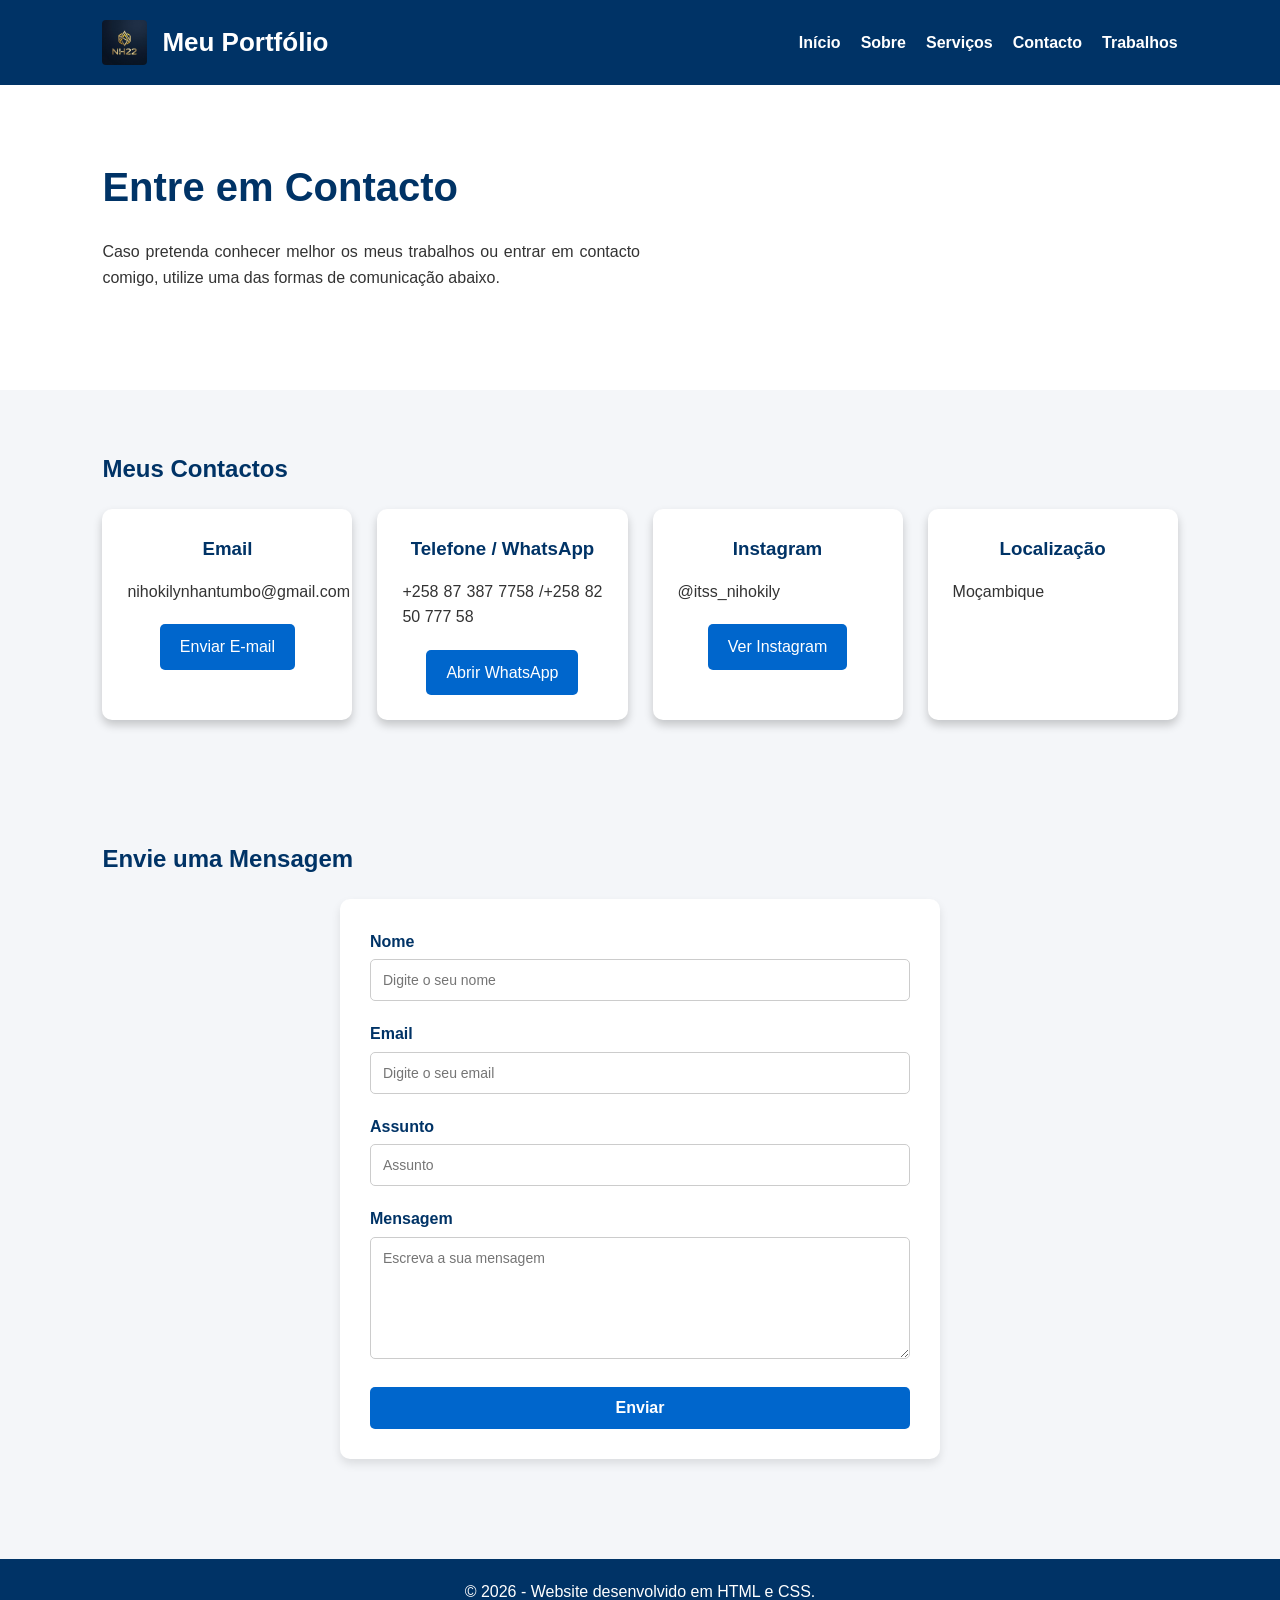
==== contactos.html @ 27f4fb01 "Add files via upload" ====
<!DOCTYPE html>
<html lang="pt">
<head>
    <meta charset="UTF-8">
    <meta name="viewport" content="width=device-width, initial-scale=1.0">
    <title>Contacto - Meu Portfólio</title>
    <link rel="stylesheet" href="MENU.CSS">
</head>
<body>

    <header>
        <div class="logo-container">
            <img src="logo nh22.jpg" alt="Logótipo NH22" class="logo-img">
            <h1>Meu Portfólio</h1>
        </div>

        <nav>
            <ul>
                <li><a href="MENU.html">Início</a></li>
                <li><a href="sobre.html">Sobre</a></li>
                <li><a href="servicos.html">Serviços</a></li>
                <li><a href="contactos.html">Contacto</a></li>
                <li><a href="trabalhos.html">Trabalhos</a></li>
            </ul>
        </nav>
    </header>

    <section class="banner">
        <div class="banner-texto">
            <h2>Entre em Contacto</h2>

            <p>
                Caso pretenda conhecer melhor os meus trabalhos ou entrar em contacto
                comigo, utilize uma das formas de comunicação abaixo.
            </p>
        </div>

       
    </section>

    <section>
        <h2>Meus Contactos</h2>

        <div class="cards">
            <div class="card">
                <h3> Email</h3>
                <p>nihokilynhantumbo@gmail.com</p>
                <a href="mailto:nihokilynhantumbo@gmail.com">Enviar E-mail</a>
            </div>

            <div class="card">
                <h3> Telefone / WhatsApp</h3>
                <p>+258 87 387 7758 /+258 82 50 777 58</p>
                <a href="https://wa.me/qr/FFLFQFA22ZQLK1" target="_blank">Abrir WhatsApp</a>
            </div>

            <div class="card">
                <h3> Instagram</h3>
                <p>@itss_nihokily</p>
                <a href="https://www.instagram.com/itss_nihokily?igsh=eWZlNTFzYXlvYnU1&utm_source=qr" target="_blank">Ver Instagram</a>
            </div>

            <div class="card">
                <h3> Localização</h3>
                <p>Moçambique</p>
            </div>
        </div>
    </section>

    <section>
        <h2>Envie uma Mensagem</h2>

        <!--
            FORMULÁRIO FUNCIONAL COM FORMSUBMIT
            - action aponta para o teu e-mail: os dados são enviados para nihokilynhantumbo@gmail.com
            - method="POST" envia os dados no corpo da requisição (não aparecem na URL)
            - cada campo agora tem "name": é através dele que o FormSubmit identifica os dados
            - campos ocultos (_subject, _captcha, _template) configuram o e-mail recebido
            - IMPORTANTE: na primeira vez que alguém submeter o formulário, o FormSubmit
              envia um e-mail de confirmação para nihokilynhantumbo@gmail.com. É preciso
              clicar no link desse e-mail UMA VEZ para activar o envio.
        -->
        <form action="https://formsubmit.co/nihokilynhantumbo@gmail.com" method="POST">

            <input type="hidden" name="_subject" value="Nova mensagem - Meu Portfólio">
            <input type="hidden" name="_template" value="table">
            <input type="hidden" name="_captcha" value="false">
            <input type="hidden" name="_next" value="https://SEU-USUARIO.github.io/obrigado.html">

            <label for="nome">Nome</label>
            <input type="text" id="nome" name="nome" placeholder="Digite o seu nome" required>

            <label for="email">Email</label>
            <input type="email" id="email" name="email" placeholder="Digite o seu email" required>

            <label for="assunto">Assunto</label>
            <input type="text" id="assunto" name="assunto" placeholder="Assunto">

            <label for="mensagem">Mensagem</label>
            <textarea id="mensagem" name="mensagem" rows="6" placeholder="Escreva a sua mensagem" required></textarea>

            <input type="submit" value="Enviar">
        </form>
    </section>

    <footer>
        <p>© 2026 - Website desenvolvido em HTML e CSS.</p>
    </footer>

</body>
</html>
---- MENU.CSS ----
* {
    margin: 0;
    padding: 0;
    box-sizing: border-box;
    font-family: Arial, Helvetica, sans-serif;
}

body {
    background: #f4f6f9;
    color: #333;
    line-height: 1.6;
}

/* ==========================================
   CABEÇALHO E NAVEGAÇÃO
   ========================================== */
header {
    background: #003366;
    color: white;
    display: flex;
    justify-content: space-between;
    align-items: center;
    padding: 20px 8%;
    position: sticky;
    top: 0;
    z-index: 1000;
}

.logo-container {
    display: flex;
    align-items: center;
    gap: 15px;
}

.logo-img {
    height: 45px;
    width: auto;
    border-radius: 4px;
    object-fit: contain;
}

.logo-container h1 {
    font-size: 26px;
    margin: 0;
    color: white;
}

nav ul {
    display: flex;
    flex-direction: row; /* Garante que fique na horizontal */
    list-style: none;
}

nav ul li {
    margin-left: 20px;
}

nav ul li a {
    color: white;
    text-decoration: none;
    font-weight: bold;
    transition: .3s;
}

nav ul li a:hover {
    color: #ffd700;
}

/* ==========================================
   BANNER PRINCIPAL
   ========================================== */
.banner {
    display: flex;
    justify-content: space-between;
    align-items: center;
    padding: 70px 8%;
    background: white;
}

.banner-texto {
    width: 50%;
}

.banner-texto h2 {
    font-size: 40px;
    color: #003366;
    margin-bottom: 20px;
}

.banner-texto p {
    margin-bottom: 30px;
    text-align: justify;
}

.banner-imagem {
    width: 45%;
}

.banner-imagem img {
    width: 100%;
    border-radius: 10px;
    object-fit: cover;
}

/* ==========================================
   BOTÕES E AÇÕES (INCLUI BOTÃO DO PDF)
   ========================================== */
.botao {
    display: inline-block;
    margin: 10px 10px 0 0;
    padding: 12px 25px;
    background: #0066cc;
    color: white;
    text-decoration: none;
    border-radius: 5px;
    font-weight: bold;
    transition: .3s;
}

.botao:hover {
    background: #003366;
}

/* Botão específico para download/documento */
.btn-pdf {
    background: #ffd700;
    color: #003366;
}

.btn-pdf:hover {
    background: #e6c200;
    color: #002244;
}

/* ==========================================
   INTRODUÇÃO E SEÇÃO DE DOCUMENTAÇÃO
   ========================================== */
.introducao {
    padding: 60px 8%;
    background: #eef2f7;
}

.introducao h2 {
    text-align: center;
    color: #003366;
    margin-bottom: 20px;
}

.introducao p {
    text-align: justify;
    margin-top: 15px;
}

/* ==========================================
   CARDS E SERVIÇOS
   ========================================== */
.cards {
    display: grid;
    grid-template-columns: repeat(auto-fit, minmax(250px, 1fr));
    gap: 25px;
}

.card {
    background: white;
    padding: 25px;
    border-radius: 10px;
    text-align: center;
    box-shadow: 0 5px 10px rgba(0,0,0,.2);
}

.card h3 {
    color: #003366;
    margin-bottom: 15px;
}

.card p {
    margin-bottom: 20px;
}

.card a {
    display: inline-block;
    text-decoration: none;
    background: #0066cc;
    color: white;
    padding: 10px 20px;
    border-radius: 5px;
    transition: .3s;
}

.card a:hover {
    background: #003366;
}

/* ==========================================
   SEÇÕES E PÁGINAS INTERNAS
   ========================================== */
section {
    padding: 60px 8%;
}

section h2 {
    color: #003366;
    margin-bottom: 20px;
}

section p {
    margin-bottom: 15px;
    text-align: justify;
}

section ul {
    margin-left: 25px;
}

section li {
    margin-bottom: 10px;
}

/* Estilo para imagens gerais dentro de seções de conteúdo */
section img {
    max-width: 100%;
    height: auto;
    border-radius: 8px;
    margin-top: 15px;
}

/* ==========================================
   FORMULÁRIO DE CONTACTO (CORRIGIDO)
   ========================================== */
form {
    background: white;
    padding: 30px;
    border-radius: 10px;
    box-shadow: 0 5px 10px rgba(0,0,0,.1);
    max-width: 600px;
    margin: 0 auto;
}

form label {
    font-weight: bold;
    color: #003366;
    display: block;
    margin-bottom: 5px;
}

form input[type="text"],
form input[type="email"],
form textarea {
    width: 100%;
    padding: 12px;
    margin-bottom: 20px;
    border: 1px solid #ccc;
    border-radius: 5px;
    font-size: 14px;
}

form input[type="submit"] {
    background: #0066cc;
    color: white;
    border: none;
    padding: 12px 30px;
    font-size: 16px;
    font-weight: bold;
    border-radius: 5px;
    cursor: pointer;
    transition: .3s;
    width: 100%;
}

form input[type="submit"]:hover {
    background: #003366;
}

/* ==========================================
   RODAPÉ
   ========================================== */
footer {
    background: #003366;
    color: white;
    text-align: center;
    padding: 20px;
    margin-top: 40px;
}

/* ==========================================
   RESPONSIVIDADE
   ========================================== */
@media(max-width: 768px) {
    header {
        flex-direction: column;
        gap: 15px;
    }

    nav ul li {
        margin: 0 10px;
    }

    .banner {
        flex-direction: column;
    }

    .banner-texto {
        width: 100%;
        text-align: center;
    }

    .banner-imagem {
        width: 100%;
        margin-top: 30px;
    }

    .banner-texto h2 {
        font-size: 30px;
    }
}
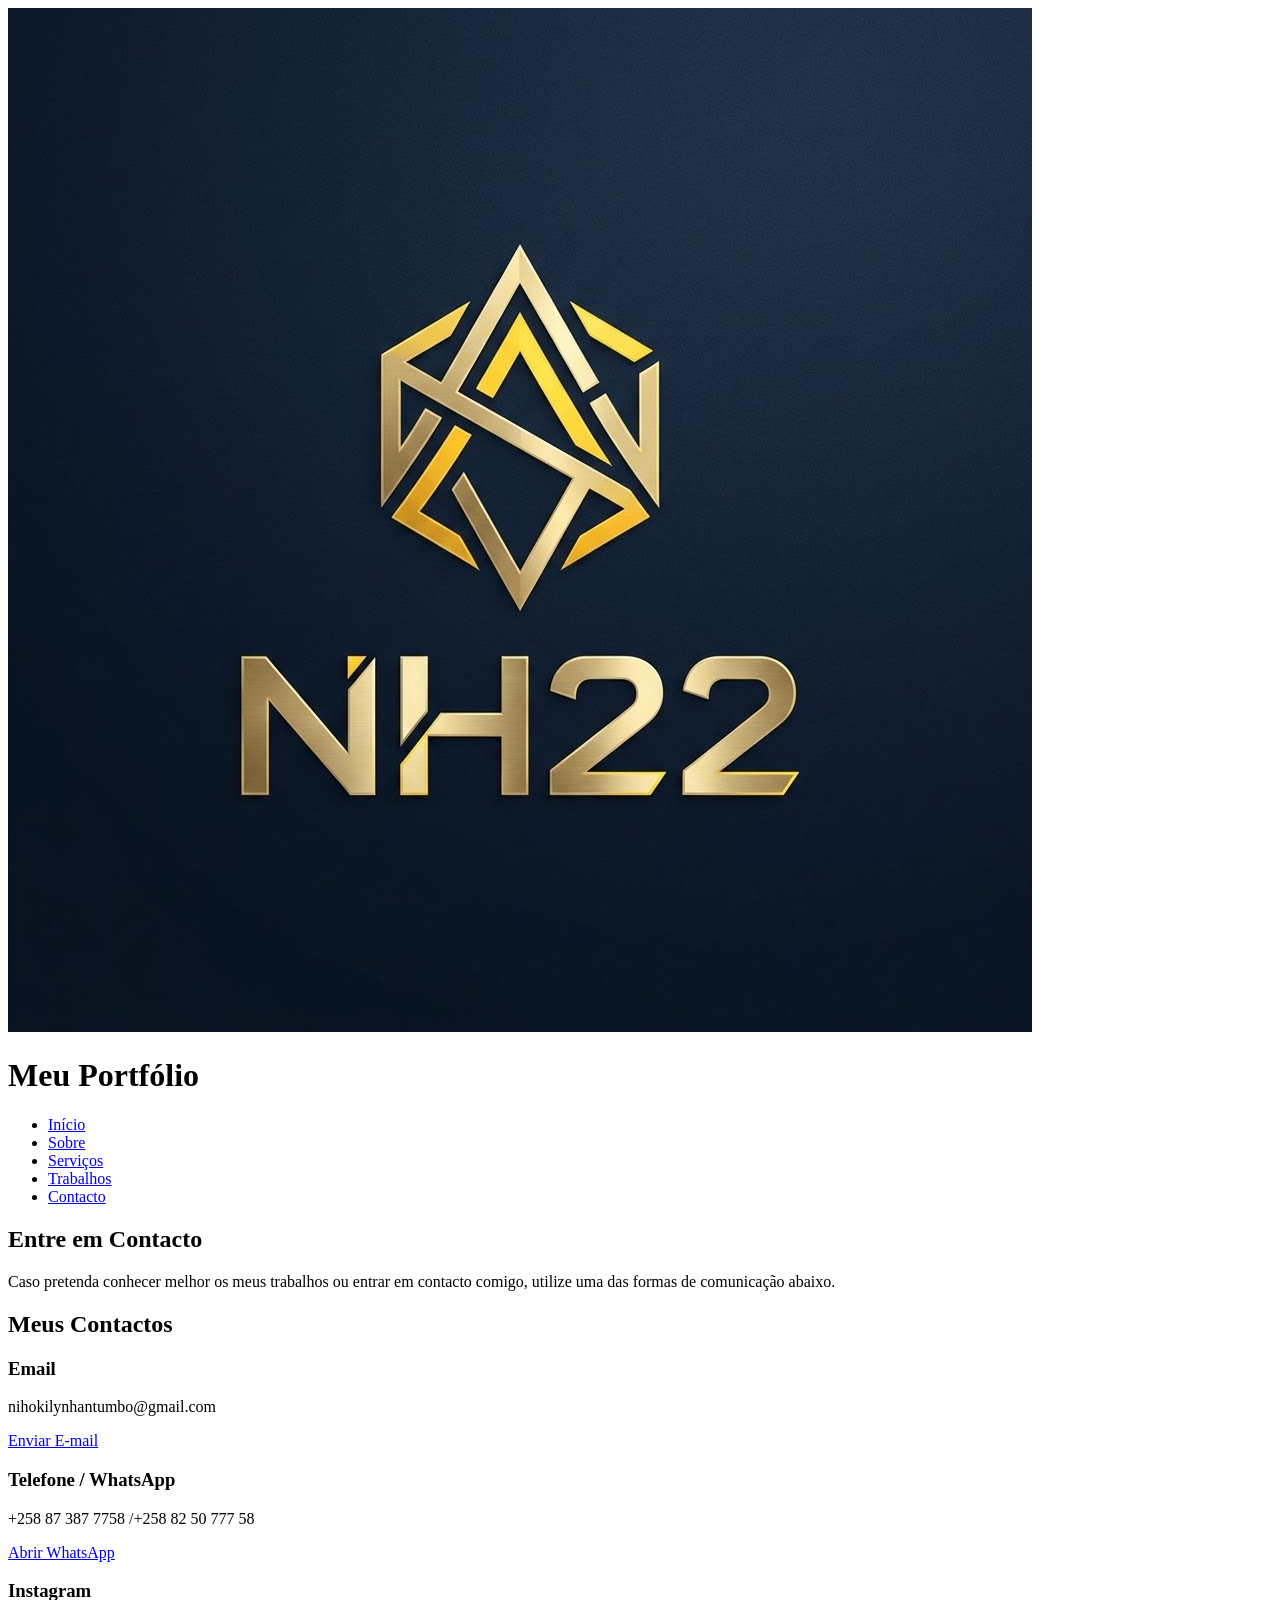
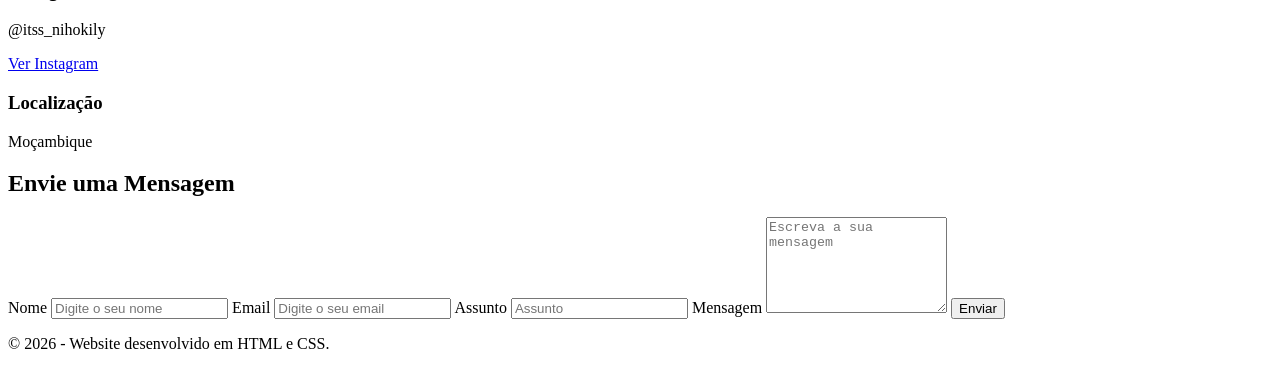
==== commit da552b02: "Add files via upload" ====
--- a/contactos.html
+++ b/contactos.html
@@ -19,8 +19,8 @@
                 <li><a href="MENU.html">Início</a></li>
                 <li><a href="sobre.html">Sobre</a></li>
                 <li><a href="servicos.html">Serviços</a></li>
-                <li><a href="contactos.html">Contacto</a></li>
                 <li><a href="trabalhos.html">Trabalhos</a></li>
+                <li><a href="contactos.html" class="active">Contacto</a></li>
             </ul>
         </nav>
     </header>
@@ -34,8 +34,6 @@
                 comigo, utilize uma das formas de comunicação abaixo.
             </p>
         </div>
-
-       
     </section>
 
     <section>
@@ -43,25 +41,25 @@
 
         <div class="cards">
             <div class="card">
-                <h3> Email</h3>
+                <h3>Email</h3>
                 <p>nihokilynhantumbo@gmail.com</p>
                 <a href="mailto:nihokilynhantumbo@gmail.com">Enviar E-mail</a>
             </div>
 
             <div class="card">
-                <h3> Telefone / WhatsApp</h3>
+                <h3>Telefone / WhatsApp</h3>
                 <p>+258 87 387 7758 /+258 82 50 777 58</p>
                 <a href="https://wa.me/qr/FFLFQFA22ZQLK1" target="_blank">Abrir WhatsApp</a>
             </div>
 
             <div class="card">
-                <h3> Instagram</h3>
+                <h3>Instagram</h3>
                 <p>@itss_nihokily</p>
                 <a href="https://www.instagram.com/itss_nihokily?igsh=eWZlNTFzYXlvYnU1&utm_source=qr" target="_blank">Ver Instagram</a>
             </div>
 
             <div class="card">
-                <h3> Localização</h3>
+                <h3>Localização</h3>
                 <p>Moçambique</p>
             </div>
         </div>
@@ -70,18 +68,7 @@
     <section>
         <h2>Envie uma Mensagem</h2>
 
-        <!--
-            FORMULÁRIO FUNCIONAL COM FORMSUBMIT
-            - action aponta para o teu e-mail: os dados são enviados para nihokilynhantumbo@gmail.com
-            - method="POST" envia os dados no corpo da requisição (não aparecem na URL)
-            - cada campo agora tem "name": é através dele que o FormSubmit identifica os dados
-            - campos ocultos (_subject, _captcha, _template) configuram o e-mail recebido
-            - IMPORTANTE: na primeira vez que alguém submeter o formulário, o FormSubmit
-              envia um e-mail de confirmação para nihokilynhantumbo@gmail.com. É preciso
-              clicar no link desse e-mail UMA VEZ para activar o envio.
-        -->
         <form action="https://formsubmit.co/nihokilynhantumbo@gmail.com" method="POST">
-
             <input type="hidden" name="_subject" value="Nova mensagem - Meu Portfólio">
             <input type="hidden" name="_template" value="table">
             <input type="hidden" name="_captcha" value="false">
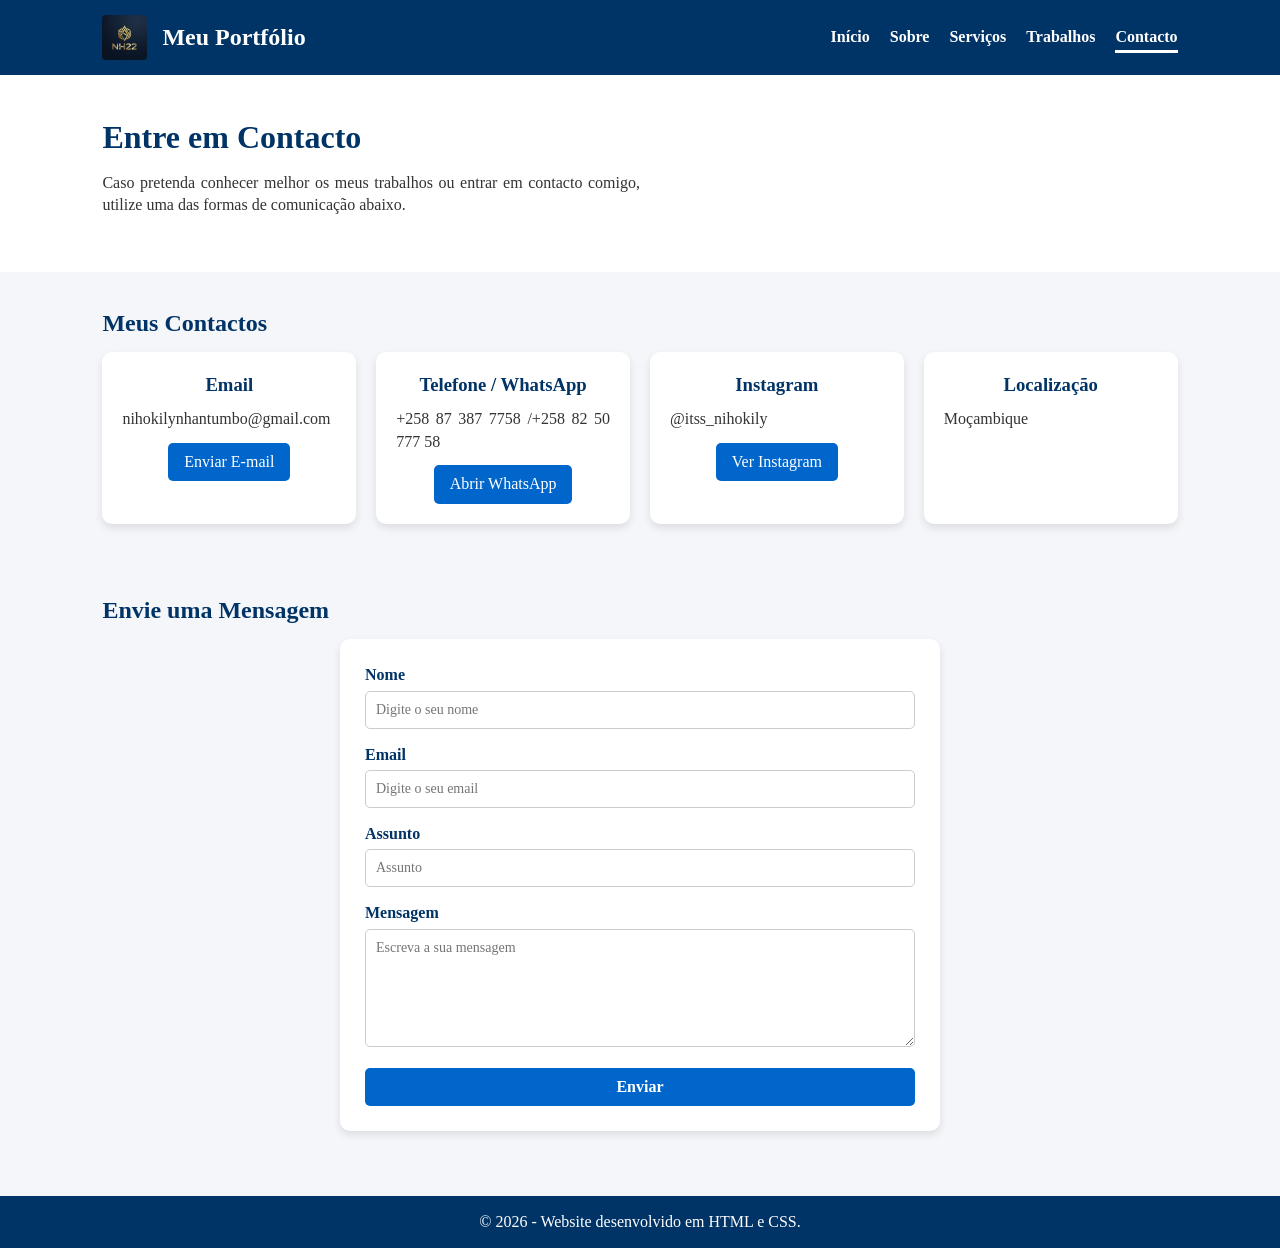
==== commit a5bc5403: "Update contactos.html" ====
--- a/contactos.html
+++ b/contactos.html
@@ -16,7 +16,7 @@
 
         <nav>
             <ul>
-                <li><a href="MENU.html">Início</a></li>
+                <li><a href="index.html">Início</a></li>
                 <li><a href="sobre.html">Sobre</a></li>
                 <li><a href="servicos.html">Serviços</a></li>
                 <li><a href="trabalhos.html">Trabalhos</a></li>
@@ -95,4 +95,4 @@
     </footer>
 
 </body>
-</html>+</html>
--- a/MENU.CSS
+++ b/MENU.CSS
@@ -0,0 +1,331 @@
+* {
+    margin: 0;
+    padding: 0;
+    box-sizing: border-box;
+    font-family: 'Times New Roman', Times, serif;
+}
+
+body {
+    background: #f4f6f9;
+    color: #333;
+    line-height: 1.4;
+}
+
+/* ==========================================
+   CABEÇALHO E NAVEGAÇÃO
+   ========================================== */
+header {
+    background: #003366;
+    color: white;
+    display: flex;
+    justify-content: space-between;
+    align-items: center;
+    padding: 15px 8%;
+    position: sticky;
+    top: 0;
+    z-index: 1000;
+}
+
+.logo-container {
+    display: flex;
+    align-items: center;
+    gap: 15px;
+}
+
+.logo-img {
+    height: 45px;
+    width: auto;
+    border-radius: 4px;
+    object-fit: contain;
+}
+
+.logo-container h1 {
+    font-size: 24px;
+    margin: 0;
+    color: white;
+}
+
+nav ul {
+    display: flex;
+    flex-direction: row;
+    list-style: none;
+}
+
+nav ul li {
+    margin-left: 20px;
+}
+
+nav ul li a {
+    color: white;
+    text-decoration: none;
+    font-weight: bold;
+    padding-bottom: 5px;
+    transition: all 0.3s ease;
+    border-bottom: 3px solid transparent;
+}
+
+nav ul li a:hover {
+    color: #ffd700;
+}
+
+/* Indicador da página ativa */
+nav ul li a.active {
+    border-bottom: 3px solid white;
+}
+
+/* ==========================================
+   BANNER PRINCIPAL
+   ========================================== */
+.banner {
+    display: flex;
+    justify-content: space-between;
+    align-items: center;
+    padding: 40px 8%;
+    background: white;
+}
+
+.banner-texto {
+    width: 50%;
+}
+
+.banner-texto h2 {
+    font-size: 32px;
+    color: #003366;
+    margin-bottom: 12px;
+}
+
+.banner-texto p {
+    margin-bottom: 15px;
+    text-align: justify;
+}
+
+.banner-imagem {
+    width: 45%;
+}
+
+.banner-imagem img {
+    width: 100%;
+    border-radius: 10px;
+    object-fit: cover;
+}
+
+/* ==========================================
+   BOTÕES E AÇÕES
+   ========================================== */
+.botao {
+    display: inline-block;
+    margin: 5px 8px 5px 0;
+    padding: 10px 20px;
+    background: #0066cc;
+    color: white;
+    text-decoration: none;
+    border-radius: 5px;
+    font-weight: bold;
+    transition: .3s;
+}
+
+.botao:hover {
+    background: #003366;
+}
+
+.btn-pdf {
+    background: #003366;
+    color: white;
+}
+
+.btn-pdf:hover {
+    background: #002244;
+}
+
+/* ==========================================
+   INTRODUÇÃO E DOCUMENTAÇÃO
+   ========================================== */
+.introducao {
+    padding: 35px 8%;
+    background: #eef2f7;
+}
+
+.introducao h2 {
+    text-align: center;
+    color: #003366;
+    margin-bottom: 12px;
+}
+
+.introducao p {
+    text-align: justify;
+    margin-top: 8px;
+}
+
+.pdf-section {
+    background: white;
+    border-top: 1px solid #eef2f7;
+    padding: 35px 8%;
+}
+
+.pdf-btn-container {
+    margin-top: 15px;
+}
+
+/* ==========================================
+   CARDS E SERVIÇOS
+   ========================================== */
+.cards {
+    display: grid;
+    grid-template-columns: repeat(auto-fit, minmax(250px, 1fr));
+    gap: 20px;
+}
+
+.card {
+    background: white;
+    padding: 20px;
+    border-radius: 10px;
+    text-align: center;
+    box-shadow: 0 4px 8px rgba(0,0,0,.1);
+}
+
+.card h3 {
+    color: #003366;
+    margin-bottom: 10px;
+}
+
+.card p {
+    margin-bottom: 12px;
+}
+
+.card a {
+    display: inline-block;
+    text-decoration: none;
+    background: #0066cc;
+    color: white;
+    padding: 8px 16px;
+    border-radius: 5px;
+    transition: .3s;
+}
+
+.card a:hover {
+    background: #003366;
+}
+
+/* ==========================================
+   SEÇÕES GERAIS
+   ========================================== */
+section {
+    padding: 35px 8%;
+}
+
+section h2 {
+    color: #003366;
+    margin-bottom: 12px;
+}
+
+section p {
+    margin-bottom: 10px;
+    text-align: justify;
+}
+
+section ul {
+    margin-left: 20px;
+}
+
+section li {
+    margin-bottom: 6px;
+}
+
+section img {
+    max-width: 100%;
+    height: auto;
+    border-radius: 8px;
+    margin-top: 10px;
+}
+
+/* ==========================================
+   FORMULÁRIO DE CONTACTO
+   ========================================== */
+form {
+    background: white;
+    padding: 25px;
+    border-radius: 10px;
+    box-shadow: 0 4px 8px rgba(0,0,0,.1);
+    max-width: 600px;
+    margin: 0 auto;
+}
+
+form label {
+    font-weight: bold;
+    color: #003366;
+    display: block;
+    margin-bottom: 4px;
+}
+
+form input[type="text"],
+form input[type="email"],
+form textarea {
+    width: 100%;
+    padding: 10px;
+    margin-bottom: 15px;
+    border: 1px solid #ccc;
+    border-radius: 5px;
+    font-size: 14px;
+    font-family: 'Times New Roman', Times, serif;
+}
+
+form input[type="submit"] {
+    background: #0066cc;
+    color: white;
+    border: none;
+    padding: 10px 25px;
+    font-size: 16px;
+    font-weight: bold;
+    border-radius: 5px;
+    cursor: pointer;
+    transition: .3s;
+    width: 100%;
+}
+
+form input[type="submit"]:hover {
+    background: #003366;
+}
+
+/* ==========================================
+   RODAPÉ
+   ========================================== */
+footer {
+    background: #003366;
+    color: white;
+    text-align: center;
+    padding: 15px;
+    margin-top: 30px;
+}
+
+/* ==========================================
+   RESPONSIVIDADE
+   ========================================== */
+@media(max-width: 768px) {
+    header {
+        flex-direction: column;
+        gap: 15px;
+    }
+
+    nav ul li {
+        margin: 0 10px;
+    }
+
+    .banner {
+        flex-direction: column;
+        padding: 25px 8%;
+    }
+
+    .banner-texto {
+        width: 100%;
+        text-align: center;
+    }
+
+    .banner-imagem {
+        width: 100%;
+        margin-top: 20px;
+    }
+
+    .banner-texto h2 {
+        font-size: 26px;
+    }
+}
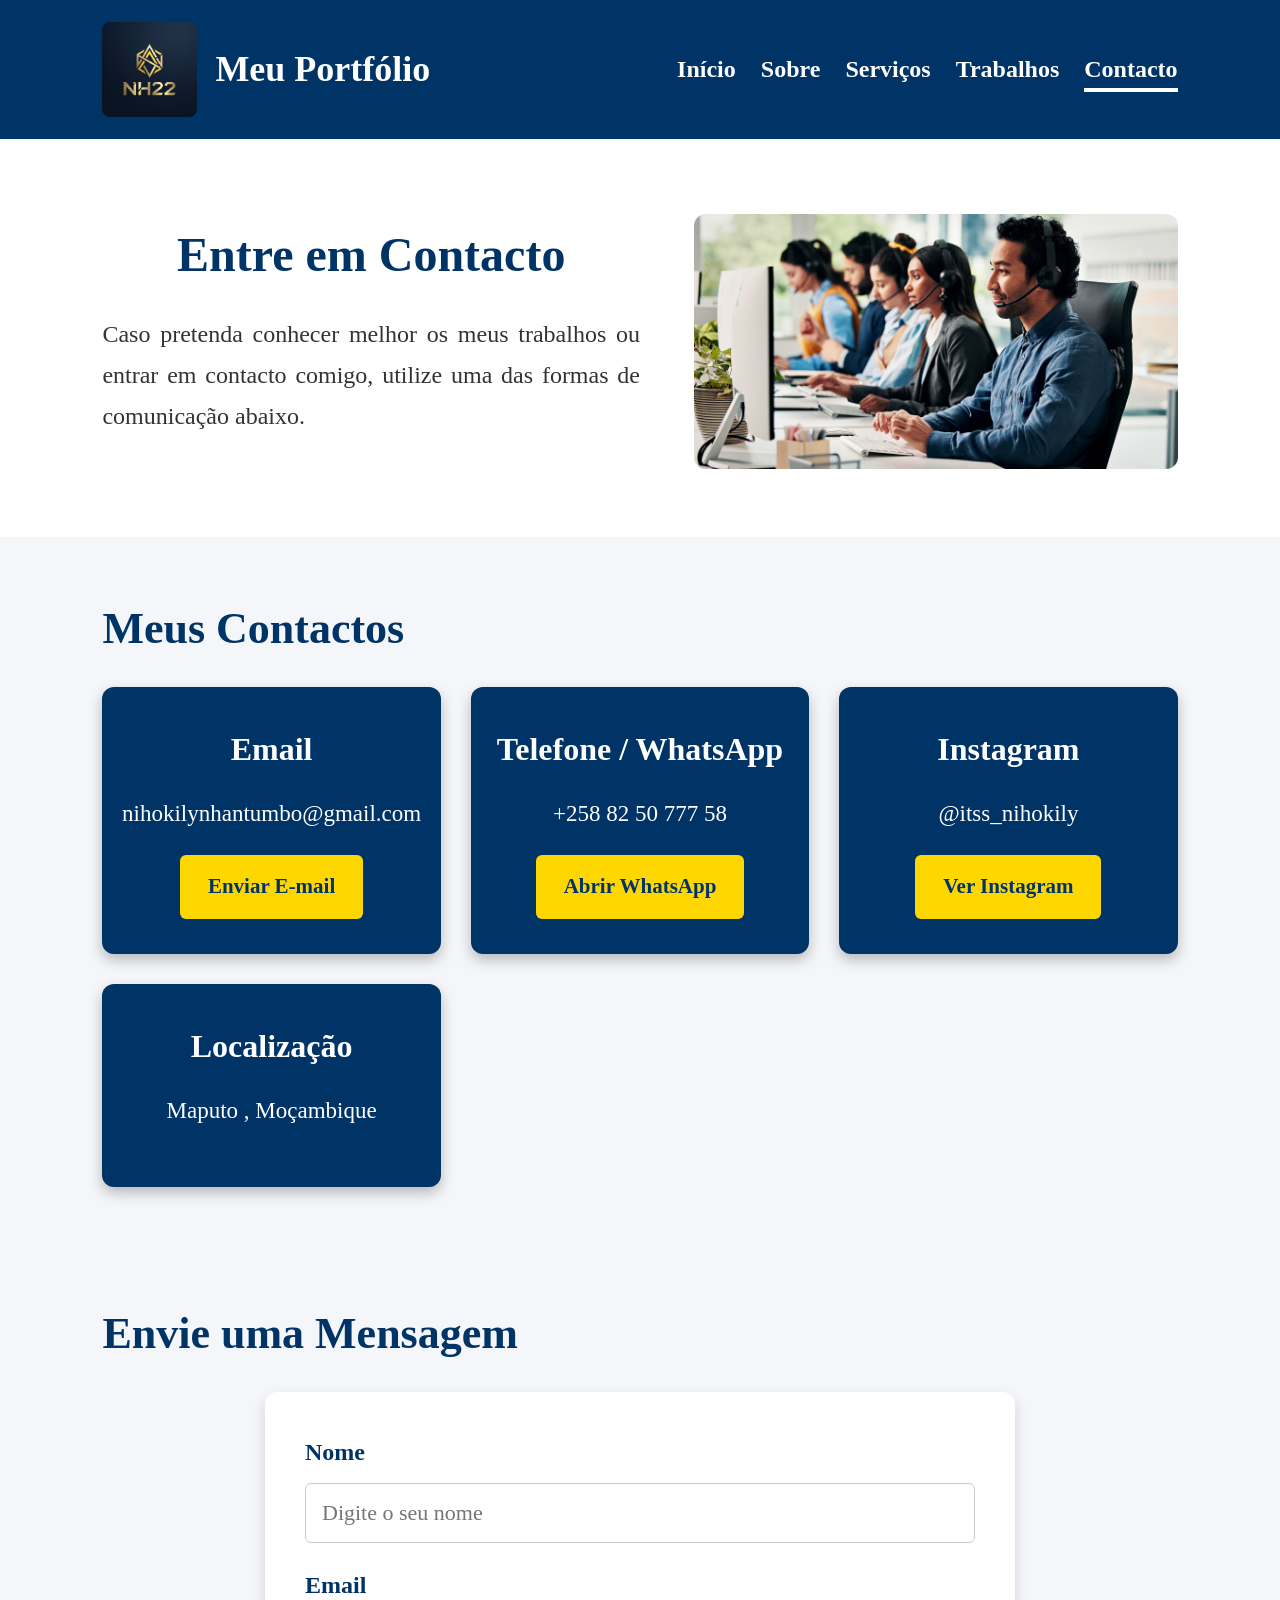
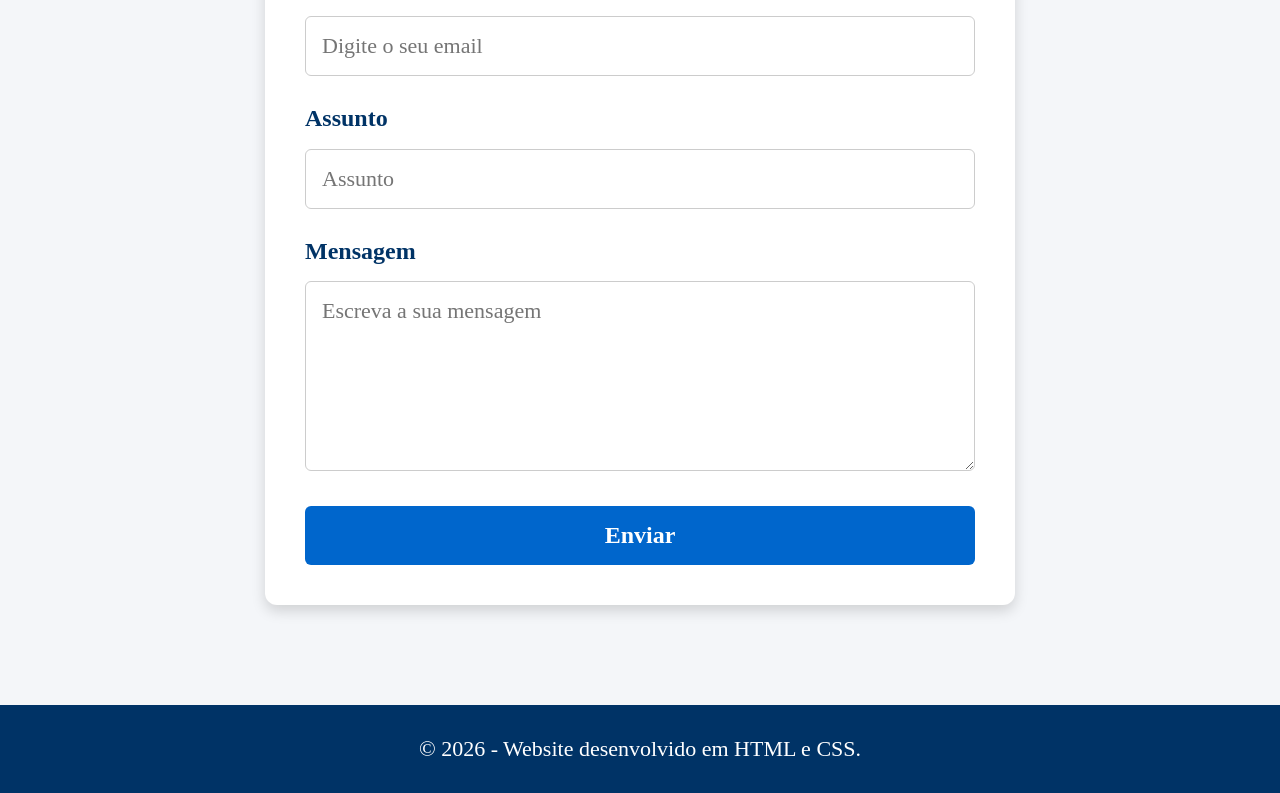
==== commit ea426c0f: "Add files via upload" ====
--- a/contactos.html
+++ b/contactos.html
@@ -34,6 +34,10 @@
                 comigo, utilize uma das formas de comunicação abaixo.
             </p>
         </div>
+        
+        <div class="banner-imagem">
+            <img src="imagem contacto.jfif" alt="contactos">
+        </div>
     </section>
 
     <section>
@@ -48,7 +52,7 @@
 
             <div class="card">
                 <h3>Telefone / WhatsApp</h3>
-                <p>+258 87 387 7758 /+258 82 50 777 58</p>
+                <p>+258 82 50 777 58</p>
                 <a href="https://wa.me/qr/FFLFQFA22ZQLK1" target="_blank">Abrir WhatsApp</a>
             </div>
 
@@ -60,7 +64,7 @@
 
             <div class="card">
                 <h3>Localização</h3>
-                <p>Moçambique</p>
+                <p> Maputo , Moçambique</p>
             </div>
         </div>
     </section>
@@ -95,4 +99,4 @@
     </footer>
 
 </body>
-</html>
+</html>
--- a/MENU.CSS
+++ b/MENU.CSS
@@ -8,7 +8,8 @@
 body {
     background: #f4f6f9;
     color: #333;
-    line-height: 1.4;
+    line-height: 1.7; /* Maior espaçamento entre linhas para legibilidade */
+    font-size: 24px; /* Tamanho base do texto do conteúdo aumentado */
 }
 
 /* ==========================================
@@ -20,7 +21,7 @@
     display: flex;
     justify-content: space-between;
     align-items: center;
-    padding: 15px 8%;
+    padding: 22px 8%;
     position: sticky;
     top: 0;
     z-index: 1000;
@@ -29,18 +30,19 @@
 .logo-container {
     display: flex;
     align-items: center;
-    gap: 15px;
-}
-
+    gap: 18px;
+}
+
+/* Logótipo em destaque */
 .logo-img {
-    height: 45px;
+    height: 95px;
     width: auto;
-    border-radius: 4px;
+    border-radius: 8px;
     object-fit: contain;
 }
 
 .logo-container h1 {
-    font-size: 24px;
+    font-size: 36px;
     margin: 0;
     color: white;
 }
@@ -52,14 +54,15 @@
 }
 
 nav ul li {
-    margin-left: 20px;
+    margin-left: 25px;
 }
 
 nav ul li a {
     color: white;
     text-decoration: none;
     font-weight: bold;
-    padding-bottom: 5px;
+    font-size: 24px;
+    padding-bottom: 6px;
     transition: all 0.3s ease;
     border-bottom: 3px solid transparent;
 }
@@ -70,7 +73,7 @@
 
 /* Indicador da página ativa */
 nav ul li a.active {
-    border-bottom: 3px solid white;
+    border-bottom: 4px solid white;
 }
 
 /* ==========================================
@@ -80,7 +83,7 @@
     display: flex;
     justify-content: space-between;
     align-items: center;
-    padding: 40px 8%;
+    padding: 55px 8%;
     background: white;
 }
 
@@ -89,13 +92,14 @@
 }
 
 .banner-texto h2 {
-    font-size: 32px;
-    color: #003366;
-    margin-bottom: 12px;
+    font-size: 48px;
+    color: #003366;
+    margin-bottom: 18px;
 }
 
 .banner-texto p {
-    margin-bottom: 15px;
+    margin-bottom: 25px;
+    font-size: 24px; /* Conteúdo do banner maior */
     text-align: justify;
 }
 
@@ -105,27 +109,32 @@
 
 .banner-imagem img {
     width: 100%;
-    border-radius: 10px;
+    border-radius: 12px;
     object-fit: cover;
 }
 
 /* ==========================================
-   BOTÕES E AÇÕES
-   ========================================== */
+   BOTÕES E AÇÕES (CENTRALIZADOS)
+   ========================================== */
+.banner-texto, .pdf-btn-container {
+    text-align: center;
+}
+
 .botao {
     display: inline-block;
-    margin: 5px 8px 5px 0;
-    padding: 10px 20px;
+    margin: 10px 8px;
+    padding: 16px 32px;
     background: #0066cc;
     color: white;
     text-decoration: none;
-    border-radius: 5px;
-    font-weight: bold;
+    border-radius: 6px;
+    font-weight: bold;
+    font-size: 22px;
     transition: .3s;
 }
 
 .botao:hover {
-    background: #003366;
+    background: #002244;
 }
 
 .btn-pdf {
@@ -134,36 +143,48 @@
 }
 
 .btn-pdf:hover {
-    background: #002244;
+    background: #001122;
 }
 
 /* ==========================================
    INTRODUÇÃO E DOCUMENTAÇÃO
    ========================================== */
 .introducao {
-    padding: 35px 8%;
+    padding: 55px 8%;
     background: #eef2f7;
 }
 
 .introducao h2 {
     text-align: center;
     color: #003366;
-    margin-bottom: 12px;
+    font-size: 44px;
+    margin-bottom: 20px;
 }
 
 .introducao p {
     text-align: justify;
-    margin-top: 8px;
+    font-size: 24px; /* Texto de introdução em 24px */
+    margin-top: 15px;
 }
 
 .pdf-section {
     background: white;
     border-top: 1px solid #eef2f7;
-    padding: 35px 8%;
+    padding: 55px 8%;
+    text-align: center;
+}
+
+.pdf-section h2 {
+    font-size: 44px;
+}
+
+.pdf-section p {
+    font-size: 24px;
 }
 
 .pdf-btn-container {
-    margin-top: 15px;
+    margin-top: 25px;
+    text-align: center;
 }
 
 /* ==========================================
@@ -171,71 +192,87 @@
    ========================================== */
 .cards {
     display: grid;
-    grid-template-columns: repeat(auto-fit, minmax(250px, 1fr));
-    gap: 20px;
-}
-
+    grid-template-columns: repeat(auto-fit, minmax(300px, 1fr));
+    gap: 30px;
+}
+
+/* Fundo azul (#003366), conteúdo centralizado e letras brancas */
 .card {
-    background: white;
-    padding: 20px;
-    border-radius: 10px;
-    text-align: center;
-    box-shadow: 0 4px 8px rgba(0,0,0,.1);
+    background: #003366;
+    color: white;
+    padding: 35px 25px;
+    border-radius: 12px;
+    text-align: center;
+    box-shadow: 0 6px 14px rgba(0,0,0,.25);
+    display: flex;
+    flex-direction: column;
+    justify-content: space-between;
+    align-items: center;
 }
 
 .card h3 {
-    color: #003366;
-    margin-bottom: 10px;
+    color: white;
+    font-size: 32px;
+    margin-bottom: 18px;
 }
 
 .card p {
-    margin-bottom: 12px;
+    color: white;
+    font-size: 23px; /* Letras do conteúdo dos cards maiores */
+    margin-bottom: 22px;
+    text-align: center;
 }
 
 .card a {
     display: inline-block;
     text-decoration: none;
-    background: #0066cc;
-    color: white;
-    padding: 8px 16px;
-    border-radius: 5px;
+    background: #ffd700;
+    color: #003366;
+    font-weight: bold;
+    font-size: 21px;
+    padding: 14px 28px;
+    border-radius: 6px;
     transition: .3s;
 }
 
 .card a:hover {
-    background: #003366;
-}
-
-/* ==========================================
-   SEÇÕES GERAIS
+    background: #ffffff;
+    color: #003366;
+}
+
+/* ==========================================
+   SEÇÕES GERAIS DE CONTEÚDO
    ========================================== */
 section {
-    padding: 35px 8%;
+    padding: 55px 8%;
 }
 
 section h2 {
     color: #003366;
+    font-size: 44px;
+    margin-bottom: 20px;
+}
+
+section p {
+    font-size: 24px; /* Letras das seções de texto maiores */
+    margin-bottom: 18px;
+    text-align: justify;
+}
+
+section ul {
+    margin-left: 35px;
+    font-size: 24px; /* Itens da lista com letra ampliada */
+}
+
+section li {
     margin-bottom: 12px;
-}
-
-section p {
-    margin-bottom: 10px;
-    text-align: justify;
-}
-
-section ul {
-    margin-left: 20px;
-}
-
-section li {
-    margin-bottom: 6px;
 }
 
 section img {
     max-width: 100%;
     height: auto;
-    border-radius: 8px;
-    margin-top: 10px;
+    border-radius: 10px;
+    margin-top: 20px;
 }
 
 /* ==========================================
@@ -243,10 +280,10 @@
    ========================================== */
 form {
     background: white;
-    padding: 25px;
-    border-radius: 10px;
-    box-shadow: 0 4px 8px rgba(0,0,0,.1);
-    max-width: 600px;
+    padding: 40px;
+    border-radius: 12px;
+    box-shadow: 0 6px 14px rgba(0,0,0,.15);
+    max-width: 750px;
     margin: 0 auto;
 }
 
@@ -254,18 +291,19 @@
     font-weight: bold;
     color: #003366;
     display: block;
-    margin-bottom: 4px;
+    font-size: 24px;
+    margin-bottom: 10px;
 }
 
 form input[type="text"],
 form input[type="email"],
 form textarea {
     width: 100%;
-    padding: 10px;
-    margin-bottom: 15px;
+    padding: 16px;
+    margin-bottom: 22px;
     border: 1px solid #ccc;
-    border-radius: 5px;
-    font-size: 14px;
+    border-radius: 6px;
+    font-size: 22px; /* Caixa de texto e digitação maior */
     font-family: 'Times New Roman', Times, serif;
 }
 
@@ -273,10 +311,10 @@
     background: #0066cc;
     color: white;
     border: none;
-    padding: 10px 25px;
-    font-size: 16px;
-    font-weight: bold;
-    border-radius: 5px;
+    padding: 16px 36px;
+    font-size: 24px;
+    font-weight: bold;
+    border-radius: 6px;
     cursor: pointer;
     transition: .3s;
     width: 100%;
@@ -293,17 +331,18 @@
     background: #003366;
     color: white;
     text-align: center;
-    padding: 15px;
-    margin-top: 30px;
-}
-
-/* ==========================================
-   RESPONSIVIDADE
+    padding: 25px;
+    margin-top: 45px;
+    font-size: 22px;
+}
+
+/* ==========================================
+   RESPONSIVIDADE (DISPOSITIVOS MÓVEIS)
    ========================================== */
 @media(max-width: 768px) {
     header {
         flex-direction: column;
-        gap: 15px;
+        gap: 18px;
     }
 
     nav ul li {
@@ -312,7 +351,7 @@
 
     .banner {
         flex-direction: column;
-        padding: 25px 8%;
+        padding: 35px 8%;
     }
 
     .banner-texto {
@@ -322,10 +361,14 @@
 
     .banner-imagem {
         width: 100%;
-        margin-top: 20px;
+        margin-top: 25px;
     }
 
     .banner-texto h2 {
-        font-size: 26px;
+        font-size: 36px;
+    }
+
+    section p, .banner-texto p, .introducao p {
+        font-size: 20px; /* Redução suave em telemóveis para evitar quebras abruptas */
     }
 }
